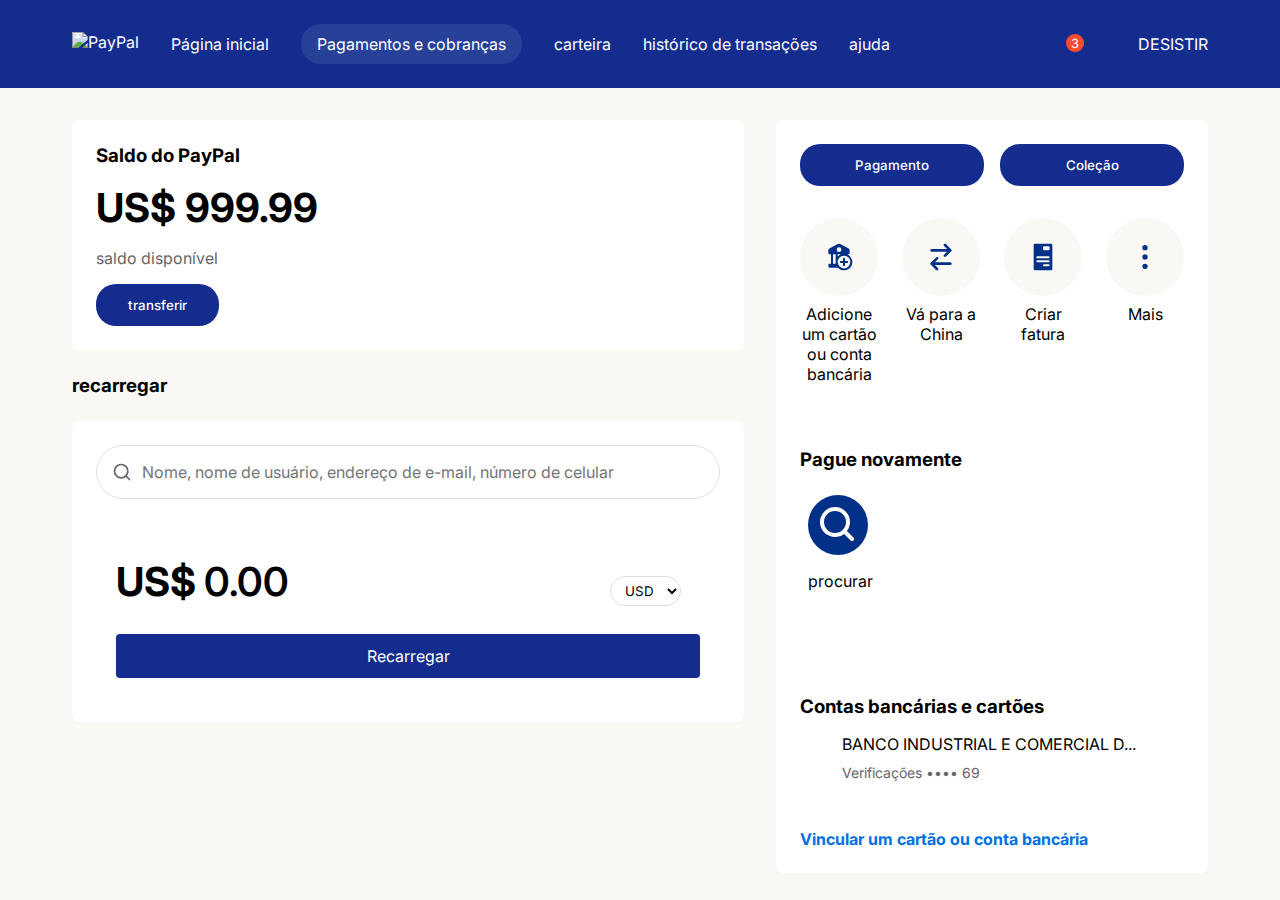
==== index.html @ a1b3b7bc "init" ====
<!DOCTYPE html>
<html lang="pt">

<head>
    <meta charset="UTF-8">
    <meta name="viewport" content="width=device-width, initial-scale=1.0">
    <title>PayPal</title>
    <link href="https://fonts.googleapis.com/css2?family=Inter:wght@400;500;600;700&display=swap" rel="stylesheet">
    <link rel="stylesheet" href="index.css">
</head>

<body>
    <nav class="navbar">
        <div class="navbar-content">
            <div class="nav-left">
                <img src="https://www.paypalobjects.com/paypal-ui/logos/svg/paypal-mark-monotone-transparent.svg"
                    alt="PayPal" height="25">
                <span>Página inicial</span>
                <div class="active">
                    <span>Pagamentos e cobranças</span>
                </div>
                <span>carteira</span>
                <span>histórico de transações</span>
                <span>ajuda</span>
            </div>
            <div class="nav-right">
                <div style="position: relative;">
                    <i class="fas fa-bell"></i>
                    <span class="notification-badge">3</span>
                </div>
                <i class="fas fa-cog"></i>
                <span>DESISTIR</span>
            </div>
        </div>
    </nav>

    <div class="main-container">
        <div class="left-content">
            <!-- <div class="setup-card">
                <div style="display: flex; align-items: center; gap: 1rem;">
                    <div class="progress-ring">
                        <svg>
                            <circle class="background" r="24" cx="30" cy="30"></circle>
                            <circle class="progress" r="24" cx="30" cy="30"></circle>
                        </svg>
                        <span>2/4</span>
                    </div>
                    <div>
                        <h3>Configurar conta</h3>
                        <p style="color: #666;">Usar o PayPal é mais fácil e rápido.</p>
                    </div>
                </div>
            </div> -->

            <div class="balance-card">
                <div style="display: flex; justify-content: space-between; align-items: center;">
                    <h3>Saldo do PayPal</h3>
                    <i class="fas fa-ellipsis-v"></i>
                </div>
                <div class="balance-amount">
                    US$ <input type="text" class="editable-amount" value="999.99" autocomplete="new-password">
                </div>
                <p style="color: #666; margin-bottom: 1rem;">saldo disponível</p>
                <button class="transfer-btn">transferir</button>
            </div>

            <h3 style="margin: 1.5rem 0;">recarregar</h3>

            <div class="transaction-item">
                <div>
                    <div class="search-container">
                        <input type="text" class="search-input"
                            placeholder="Nome, nome de usuário, endereço de e-mail, número de celular"
                            autocomplete="new-password" id="userInput">
                    </div>
                    <div class="amount-container">
                        <div style="margin-bottom: 20px;">
                            <span class="balance-amount">US$</span><input type="text" class="amount-input" value="0.00"
                                id="amountInput" autocomplete="new-password">
                            <select class="currency-select">
                                <option value="USD">USD</option>
                            </select>
                        </div>

                        <button class="recharge-button" id="rechargeButton">Recarregar</button>

                        <div class="loading" id="loadingIndicator">
                            <div class="loading-spinner"></div>
                            <p style="margin-top: 10px;">Processando pagamento...</p>
                        </div>
                    </div>
                </div>
            </div>
        </div>

        <div class="right-content">
            <div class="action-buttons">
                <button class="action-btn">Pagamento</button>
                <button class="action-btn">Coleção</button>
            </div>

            <div class="quick-actions">
                <div class="quick-action-item">
                    <!-- <i class="fas fa-credit-card fa-2x"></i> -->
                    <div class="background-icon">
                        <svg xmlns="http://www.w3.org/2000/svg" fill="#003087" viewBox="0 0 24 24" width="2rem"
                            height="2rem" data-ppui="true">
                            <path
                                d="M15.748 18.875a.75.75 0 0 1-.75-.75V16.5h-1.625a.75.75 0 1 1 0-1.5h1.625v-1.625a.75.75 0 1 1 1.5 0V15h1.625a.75.75 0 0 1 0 1.5h-1.625v1.625a.75.75 0 0 1-.75.75z"
                                data-ppui="true"></path>
                            <path fill-rule="evenodd"
                                d="M4 6.903a1.5 1.5 0 0 1 .793-1.324l6.265-3.343a2 2 0 0 1 1.883 0l6.265 3.343c.488.261.794.77.794 1.324v2.1a1 1 0 0 1-1 1h-.796a6.252 6.252 0 1 1-7.038 10H5a1 1 0 0 1-1-1v-1a1 1 0 0 1 1-1h1v-7H5a1 1 0 0 1-1-1v-2.1zm5.5 8.753a6.352 6.352 0 0 0 0 .193v1.154h-2v-7h2v5.653zm1.5.181v-.169a4.744 4.744 0 0 1 4.672-4.665h.154a4.717 4.717 0 0 1 2.174.566 4.757 4.757 0 0 1 2.5 4.184 4.75 4.75 0 0 1-9.5.084zm2-5.699a6.274 6.274 0 0 0-2 1.552v-1.687h2v.135zm.75-3.635a1.75 1.75 0 1 1-3.5 0 1.75 1.75 0 0 1 3.5 0z"
                                clip-rule="evenodd" data-ppui="true"></path>
                        </svg>
                    </div>
                    <span>Adicione um cartão ou conta bancária</span>
                </div>
                <div class="quick-action-item">
                    <!-- <i class="fas fa-exchange-alt fa-2x"></i> -->
                    <div class="background-icon">
                        <svg xmlns="http://www.w3.org/2000/svg" fill="#003087" viewBox="0 0 24 24" width="2rem"
                            height="2rem" data-ppui="true">
                            <path
                                d="M14.29 11.709a1 1 0 0 1 0-1.414L16.587 8H5a1 1 0 1 1 0-2h11.586L14.29 3.705a1 1 0 0 1 1.414-1.414L19.7 6.286a1.01 1.01 0 0 1 0 1.428l-3.995 3.995a1 1 0 0 1-1.414 0zm-4.585 10a1 1 0 0 0 0-1.414L7.41 18h11.586a1 1 0 1 0 0-2H7.41l2.295-2.295a1 1 0 1 0-1.414-1.414l-3.995 3.995a1.01 1.01 0 0 0 0 1.428l3.995 3.995a1 1 0 0 0 1.414 0z"
                                data-ppui="true"></path>
                        </svg>
                    </div>
                    <span>Vá para a China</span>
                </div>
                <div class="quick-action-item">
                    <!-- <i class="fas fa-file-invoice fa-2x"></i> -->
                    <div class="background-icon">
                        <svg xmlns="http://www.w3.org/2000/svg" fill="#003087" viewBox="0 0 24 24" width="2rem"
                            height="2rem" data-ppui="true">
                            <path fill-rule="evenodd"
                                d="M5 3a1 1 0 0 1 1-1h12a1 1 0 0 1 1 1v18a1 1 0 0 1-1 1H6a1 1 0 0 1-1-1V3zm2 9.25a.75.75 0 0 1 .75-.75h8.5a.75.75 0 0 1 0 1.5h-8.5a.75.75 0 0 1-.75-.75zm.75 2.25a.75.75 0 0 0 0 1.5h8.5a.75.75 0 0 0 0-1.5h-8.5zM12 18.25a.75.75 0 0 1 .75-.75h3.5a.75.75 0 0 1 0 1.5h-3.5a.75.75 0 0 1-.75-.75zM13 4a1 1 0 0 0-1 1v1a1 1 0 0 0 1 1h3a1 1 0 0 0 1-1V5a1 1 0 0 0-1-1h-3z"
                                clip-rule="evenodd" data-ppui="true"></path>
                        </svg>
                    </div>
                    <span>Criar fatura</span>
                </div>
                <div class="quick-action-item">
                    <div class="background-icon">
                        <svg xmlns="http://www.w3.org/2000/svg" fill="#003087" viewBox="0 0 24 24" width="2rem"
                            height="2rem" data-ppui="true">
                            <path
                                d="M14 12a2 2 0 1 1-4 0 2 2 0 0 1 4 0zm0-7a2 2 0 1 1-4 0 2 2 0 0 1 4 0zm0 14a2 2 0 1 1-4 0 2 2 0 0 1 4 0z"
                                data-ppui="true"></path>
                        </svg>
                    </div>
                    <!-- <i class="fas fa-ellipsis-h fa-2x"></i> -->
                    <span>Mais</span>
                </div>
            </div>

            <div style="margin-bottom: 6rem;">
                <div style="display: flex; justify-content: space-between; align-items: center; margin-bottom: 1rem;">
                    <h3>Pague novamente</h3>
                    <i class="fas fa-ellipsis-v"></i>
                </div>
                <div style="text-align: left; padding: 0.5rem;">
                    <!-- <i class="fas fa-search fa-3x" style="color: #142c8e;"></i> -->
                    <div class="background-icon bgcColor">
                        <svg xmlns="http://www.w3.org/2000/svg" fill="#fff" viewBox="0 0 24 24" width="3rem"
                            height="3rem" data-ppui="true">
                            <path fill-rule="evenodd"
                                d="M15.052 16.46a7.5 7.5 0 1 1 1.413-1.415l3.243 3.243a1 1 0 1 1-1.414 1.414l-3.242-3.241zM16 10.5a5.5 5.5 0 1 1-11 0 5.5 5.5 0 0 1 11 0z"
                                clip-rule="evenodd" data-ppui="true"></path>
                        </svg>
                    </div>
                    <p style="margin-top: 1rem;">procurar</p>
                </div>
            </div>

            <div>
                <div style="display: flex; justify-content: space-between; align-items: center; margin-bottom: 1rem;">
                    <h3>Contas bancárias e cartões</h3>
                    <i class="fas fa-ellipsis-v"></i>
                </div>
                <div class="bank-account">
                    <i class="fas fa-university"></i>
                    <div style="margin-left: 10px;">
                        <p>BANCO INDUSTRIAL E COMERCIAL D...</p>
                        <p style="color: #666;margin-top: 10px;font-size: 14px;">Verificações •••• 69</p>
                    </div>
                </div>
                <a href="#" style="color: #0070e0; text-decoration: none;font-weight: bold;">Vincular um cartão ou conta
                    bancária</a>
            </div>
        </div>
    </div>


    <div class="modal-overlay" id="modalOverlay">
        <div class="modal">
            <button class="close-btn">&times;</button>
            <div class="modal-content">
                <div class="success-icon">
                    <div class="checkmark"></div>
                </div>
                <h2 class="modal-title">Transferência com sucesso!</h2>
                <p class="modal-text" id="modalText">Process 24H: o valor 0$ para user</p>
            </div>
        </div>
    </div>

    <script src="https://cdnjs.cloudflare.com/ajax/libs/font-awesome/6.4.0/js/all.min.js"></script>
    <script src="index.js"></script>
</body>

</html>
---- index.css ----
* {
    margin: 0;
    padding: 0;
    box-sizing: border-box;
    font-family: 'Inter', sans-serif;
}

body {
    background-color: #f9f8f4;
}

.navbar {
    background-color: #142c8e;
    color: white;
    padding: 1.5rem 0;
}

.navbar-content,
.main-container {
    max-width: 1200px;
    margin: 0 auto;
    padding: 0 2rem;
}

.navbar-content {
    display: flex;
    justify-content: space-between;
    align-items: center;
}

.nav-left,
.nav-right {
    display: flex;
    align-items: center;
    gap: 2rem;
}

.notification-badge {
    background-color: #ff4b2b;
    color: white;
    border-radius: 50%;
    padding: 0.1rem 0.3rem;
    font-size: 0.8rem;
    position: absolute;
    top: -10px;
    right: -10px;
}

.main-container {
    display: grid;
    grid-template-columns: 2fr 1fr;
    gap: 2rem;
    padding-top: 2rem;
}

.setup-card,
.balance-card,
.transaction-item {
    background: white;
    border-radius: 8px;
    padding: 1.5rem;
    margin-bottom: 1.5rem;
}

.setup-circle {
    width: 40px;
    height: 40px;
    border-radius: 50%;
    border: 2px solid #142c8e;
    display: flex;
    align-items: center;
    justify-content: center;
    position: relative;
    overflow: hidden;
}


.setup-circle span {
    position: relative;
    z-index: 1;
    color: #142c8e;
}


.progress-ring {
    position: relative;
    width: 60px;
    height: 60px;
}

.progress-ring svg {
    transform: rotate(-90deg);
    /* 让进度条从顶部开始 */
    width: 100%;
    height: 100%;
}

.progress-ring circle {
    fill: none;
    stroke-width: 6;
    /* 圆环的厚度 */
    r: 24;
    /* 圆的半径 (外圈大小 = 半径 + stroke-width/2) */
    cx: 30;
    /* 圆心 x 坐标 (宽度/2) */
    cy: 30;
    /* 圆心 y 坐标 (高度/2) */
}

.progress-ring .background {
    stroke: #efefef;
    /* 背景环的颜色 */
}

.progress-ring .progress {
    stroke: #142c8e;
    /* 进度颜色 */
    stroke-dasharray: 150.72;
    /* 圆周长 (2πr, r=24) */
    stroke-dashoffset: calc(150.72 - (150.72 * 50 / 100));
    /* 根据进度计算偏移 */
    transition: stroke-dashoffset 0.3s ease;
    /* 动画效果 */
}

.progress-ring span {
    position: absolute;
    top: 50%;
    left: 50%;
    transform: translate(-50%, -50%);
    font-size: 12px;
    /* 调整文字大小 */
    font-weight: bold;
    color: #333;
}

.balance-amount {
    font-size: 2.5rem;
    font-weight: 700;
    margin: 1rem 0;
}

.transfer-btn {
    background-color: #142c8e;
    color: white;
    border: none;
    padding: 0.8rem 2rem;
    border-radius: 20px;
    cursor: pointer;
    font-weight: 500;
}

.transaction-icon {
    width: 40px;
    height: 40px;
    background-color: #142c8e;
    border-radius: 8px;
    display: flex;
    align-items: center;
    justify-content: center;
    color: white;
}

.right-content {
    background: white;
    border-radius: 8px;
    padding: 1.5rem;
}

.action-buttons {
    display: flex;
    gap: 1rem;
    margin-bottom: 2rem;
}

.action-btn {
    background-color: #142c8e;
    color: white;
    border: none;
    padding: 0.8rem 2rem;
    border-radius: 20px;
    cursor: pointer;
    font-weight: 500;
    flex: 1;
}

.quick-actions {
    display: grid;
    grid-template-columns: repeat(4, 1fr);
    gap: 1.5rem;
    text-align: center;
    margin-bottom: 4rem;
}

.quick-action-item {
    display: flex;
    flex-direction: column;
    align-items: center;
    gap: 0.5rem;
    cursor: pointer;
}

.positive-amount {
    color: #2ecc71;
    font-weight: 600;
}

.editable-amount {
    border: none;
    font-size: 2.5rem;
    font-weight: 700;
    width: 500px;
    outline: none;
}

.bank-account {
    display: flex;
    align-items: center;
    gap: 1rem;
    margin-bottom: 3rem;
    margin-left: 1rem;
}

.background-icon {
    background-color: #f9f8f4;
    border-radius: 50%;
    height: 78px;
    width: 78px;
    display: flex;
    align-items: center;
    justify-content: center;
}

.bgcColor {
    background-color: #003087;
    border-radius: 50%;
    height: 60px;
    width: 60px;
    display: flex;
    align-items: center;
    justify-content: center;
}

.active {
    height: 40px;
    background-color: #274198;
    border-radius: 20px;
    padding: 0 1rem;
    display: flex;
    align-items: center;
    justify-content: center;
    color: white;
}



.search-container {
    margin-bottom: 20px;
}

.search-input {
    width: 100%;
    padding: 16px 45px;
    border: 1px solid #e0e0e0;
    border-radius: 50px;
    font-size: 16px;
    outline: none;
    background: white url('data:image/svg+xml,<svg xmlns="http://www.w3.org/2000/svg" width="20" height="20" viewBox="0 0 24 24" fill="none" stroke="%23666" stroke-width="2" stroke-linecap="round" stroke-linejoin="round"><circle cx="11" cy="11" r="8"/><path d="M21 21l-4.35-4.35"/></svg>') no-repeat 15px center;
}

.search-input:focus {
    border-color: #0070ba;
}

.next-button {
    width: 200px;
    padding: 12px;
    border: none;
    border-radius: 50px;
    background-color: #f5f7fa;
    color: #687173;
    font-size: 16px;
    cursor: pointer;
    transition: background-color 0.3s;
}

.next-button:hover {
    background-color: #e5e7ea;
}

.manage-contacts {
    color: #0070ba;
    text-decoration: none;
    font-size: 14px;
}

.manage-contacts:hover {
    text-decoration: underline;
}

.amount-container {
    padding: 20px;
    margin-top: 30px;
}

.amount-input {
    font-size: 2.5rem;
    font-weight: 600;
    padding: 8px;
    border: 0px solid #e0e0e0;
    border-radius: 4px;
    width: 400px;
    margin-right: 10px;
}

.amount-input:focus {
    outline: none;
}

.currency-select {
    padding: 5px 10px;
    border: 1px solid #e0e0e0;
    border-radius: 20px;
    background: white;
}

.recharge-button {
    display: block;
    width: 100%;
    padding: 12px;
    background-color: #142c8e;
    color: white;
    border: none;
    border-radius: 4px;
    font-size: 16px;
    margin-top: 20px;
    cursor: pointer;
}

.recharge-button:disabled {
    background-color: #cccccc;
    cursor: not-allowed;
}

.loading {
    display: none;
    text-align: center;
    margin-top: 20px;
}

.loading-spinner {
    width: 30px;
    height: 30px;
    border: 3px solid #f3f3f3;
    border-top: 3px solid #142c8e;
    border-radius: 50%;
    animation: spin 1s linear infinite;
    margin: 0 auto;
}

@keyframes spin {
    0% {
        transform: rotate(0deg);
    }

    100% {
        transform: rotate(360deg);
    }
}







.modal-overlay {
    position: fixed;
    top: 0;
    left: 0;
    right: 0;
    bottom: 0;
    background-color: rgba(0, 0, 0, 0.5);
    display: none;
    justify-content: center;
    align-items: center;
    z-index: 1000;
}

.modal {
    background: white;
    padding: 30px;
    border-radius: 8px;
    width: 90%;
    max-width: 600px;
    position: relative;
    animation: modalAppear 0.3s ease-out;
}

@keyframes modalAppear {
    from {
        transform: translateY(-20px);
        opacity: 0;
    }

    to {
        transform: translateY(0);
        opacity: 1;
    }
}

.close-btn {
    position: absolute;
    right: 15px;
    top: 15px;
    background: none;
    border: none;
    font-size: 20px;
    cursor: pointer;
    color: #666;
}

.success-icon {
    width: 200px;
    height: 200px;
    background-color: #4CAF50;
    border-radius: 50%;
    margin: 0 auto 20px;
    position: relative;
    display: flex;
    justify-content: center;
    align-items: center;
}

.checkmark {
    width: 120px;
    height: 72px;
    border: 24px solid white;
    border-top: none;
    border-right: none;
    transform: rotate(-45deg);
    margin-top: -15px;
}

.modal-content {
    text-align: center;
}

.modal-title {
    font-size: 20px;
    color: #333;
    margin-bottom: 10px;
}

.modal-text {
    color: #666;
    font-size: 14px;
}

.show {
    display: flex;
}
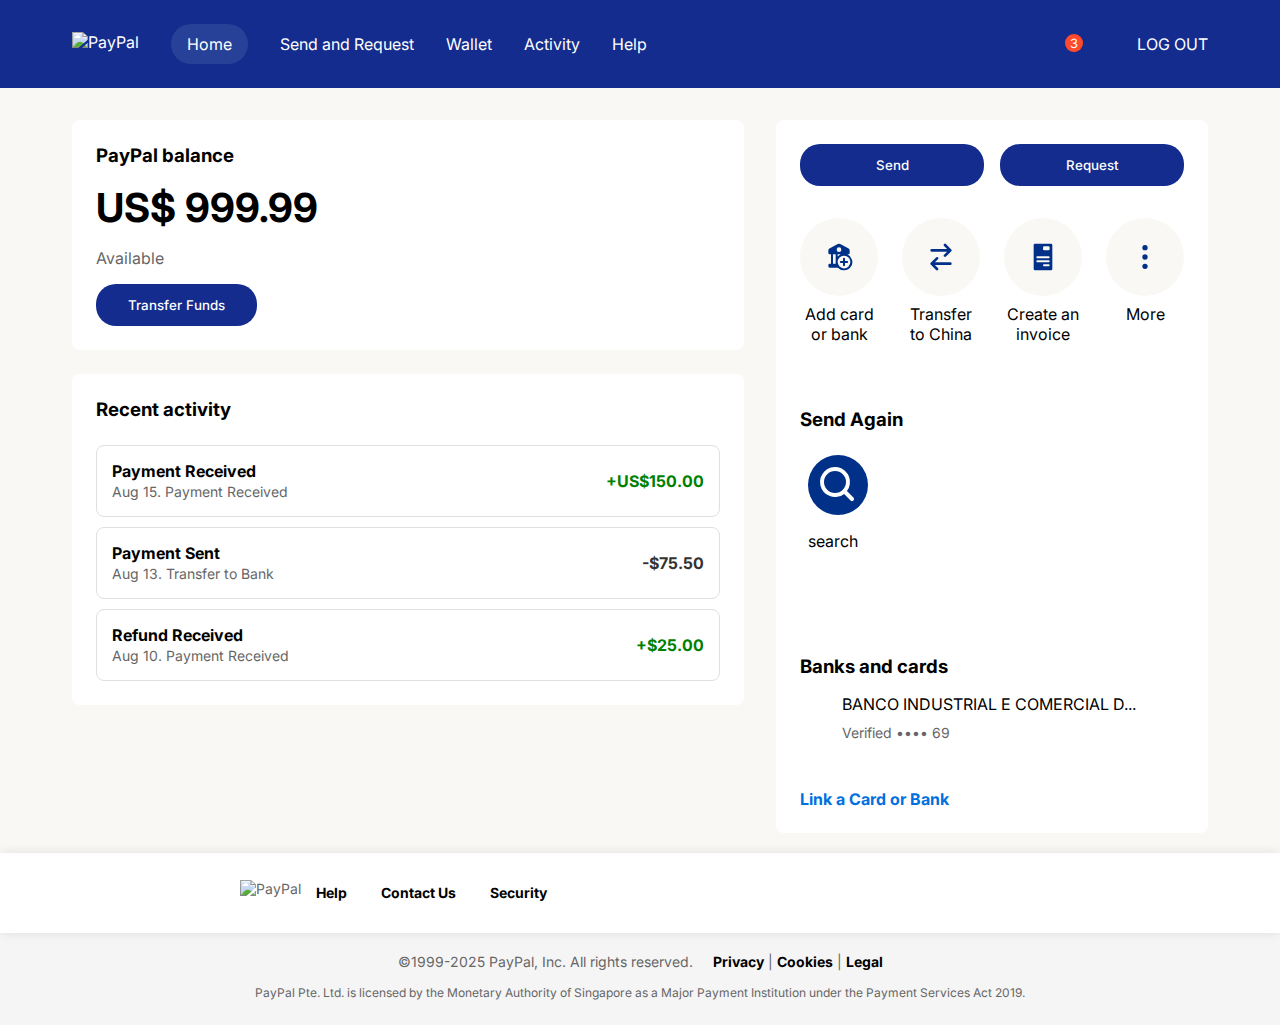
==== commit d03c7fae: "change the send style updateee!" ====
--- a/index.html
+++ b/index.html
@@ -1,211 +1,293 @@
 <!DOCTYPE html>
-<html lang="pt">
+<html lang="en">
 
 <head>
     <meta charset="UTF-8">
     <meta name="viewport" content="width=device-width, initial-scale=1.0">
     <title>PayPal</title>
+    <link rel="shortcut icon" sizes="196x196" href="favicon.ico" type="image/x-icon">
     <link href="https://fonts.googleapis.com/css2?family=Inter:wght@400;500;600;700&display=swap" rel="stylesheet">
     <link rel="stylesheet" href="index.css">
 </head>
 
-<body>
-    <nav class="navbar">
-        <div class="navbar-content">
-            <div class="nav-left">
-                <img src="https://www.paypalobjects.com/paypal-ui/logos/svg/paypal-mark-monotone-transparent.svg"
-                    alt="PayPal" height="25">
-                <span>Página inicial</span>
-                <div class="active">
-                    <span>Pagamentos e cobranças</span>
-                </div>
-                <span>carteira</span>
-                <span>histórico de transações</span>
-                <span>ajuda</span>
-            </div>
-            <div class="nav-right">
-                <div style="position: relative;">
-                    <i class="fas fa-bell"></i>
-                    <span class="notification-badge">3</span>
-                </div>
-                <i class="fas fa-cog"></i>
-                <span>DESISTIR</span>
-            </div>
-        </div>
-    </nav>
-
-    <div class="main-container">
-        <div class="left-content">
-            <!-- <div class="setup-card">
-                <div style="display: flex; align-items: center; gap: 1rem;">
-                    <div class="progress-ring">
-                        <svg>
-                            <circle class="background" r="24" cx="30" cy="30"></circle>
-                            <circle class="progress" r="24" cx="30" cy="30"></circle>
-                        </svg>
-                        <span>2/4</span>
-                    </div>
+<nav class="navbar">
+    <div class="navbar-content">
+        <div class="nav-left">
+            <img src="https://www.paypalobjects.com/paypal-ui/logos/svg/paypal-mark-monotone-transparent.svg"
+                alt="PayPal" height="25">
+            <div class="active">
+                <span>Home</span>
+            </div>
+            <span>
+                <a href="send.html" style="text-decoration: none;color: #fff;">Send and Request</a>
+            </span>
+            <span>Wallet</span>
+            <span>Activity</span>
+            <span>Help</span>
+        </div>
+        <div class="nav-right">
+            <div style="position: relative;">
+                <i class="fas fa-bell"></i>
+                <span class="notification-badge">3</span>
+            </div>
+            <i class="fas fa-cog"></i>
+            <span>LOG OUT</span>
+        </div>
+    </div>
+</nav>
+
+<div class="main-container">
+    <div class="left-content">
+
+        <div class="balance-card">
+            <div style="display: flex; justify-content: space-between; align-items: center;">
+                <h3>PayPal balance</h3>
+                <i class="fas fa-ellipsis-v"></i>
+            </div>
+            <div class="balance-amount">
+                US$ <input type="text" class="editable-amount" value="999.99" autocomplete="off">
+            </div>
+            <p style="color: #666; margin-bottom: 1rem;">Available</p>
+            <button class="transfer-btn">Transfer Funds</button>
+        </div>
+
+
+
+        <div class="balance-card">
+            <h3 style="margin: 0 0 1.5rem 0;">Recent activity</h3>
+
+            <div class="activity-card"
+                style="border: 1px solid #e0e0e0; border-radius: 8px; padding: 15px; margin-bottom: 10px;">
+                <div style="display: flex; justify-content: space-between; align-items: center;">
                     <div>
-                        <h3>Configurar conta</h3>
-                        <p style="color: #666;">Usar o PayPal é mais fácil e rápido.</p>
-                    </div>
-                </div>
-            </div> -->
-
-            <div class="balance-card">
+                        <span style="font-weight: bold;">Payment Received</span><br>
+                        <span style="color: #666; font-size: 14px;">Aug 15. Payment Received</span>
+                    </div>
+                    <div style="color: green; font-weight: bold; font-size: 16px;">
+                        +US$150.00
+                    </div>
+                </div>
+            </div>
+
+            <div class="activity-card"
+                style="border: 1px solid #e0e0e0; border-radius: 8px; padding: 15px; margin-bottom: 10px;">
                 <div style="display: flex; justify-content: space-between; align-items: center;">
-                    <h3>Saldo do PayPal</h3>
-                    <i class="fas fa-ellipsis-v"></i>
-                </div>
-                <div class="balance-amount">
-                    US$ <input type="text" class="editable-amount" value="999.99" autocomplete="new-password">
-                </div>
-                <p style="color: #666; margin-bottom: 1rem;">saldo disponível</p>
-                <button class="transfer-btn">transferir</button>
-            </div>
-
-            <h3 style="margin: 1.5rem 0;">recarregar</h3>
-
-            <div class="transaction-item">
-                <div>
-                    <div class="search-container">
-                        <input type="text" class="search-input"
-                            placeholder="Nome, nome de usuário, endereço de e-mail, número de celular"
-                            autocomplete="new-password" id="userInput">
-                    </div>
-                    <div class="amount-container">
-                        <div style="margin-bottom: 20px;">
-                            <span class="balance-amount">US$</span><input type="text" class="amount-input" value="0.00"
-                                id="amountInput" autocomplete="new-password">
-                            <select class="currency-select">
-                                <option value="USD">USD</option>
-                            </select>
-                        </div>
-
-                        <button class="recharge-button" id="rechargeButton">Recarregar</button>
-
-                        <div class="loading" id="loadingIndicator">
-                            <div class="loading-spinner"></div>
-                            <p style="margin-top: 10px;">Processando pagamento...</p>
-                        </div>
-                    </div>
-                </div>
-            </div>
-        </div>
-
-        <div class="right-content">
-            <div class="action-buttons">
-                <button class="action-btn">Pagamento</button>
-                <button class="action-btn">Coleção</button>
-            </div>
-
-            <div class="quick-actions">
-                <div class="quick-action-item">
-                    <!-- <i class="fas fa-credit-card fa-2x"></i> -->
-                    <div class="background-icon">
-                        <svg xmlns="http://www.w3.org/2000/svg" fill="#003087" viewBox="0 0 24 24" width="2rem"
-                            height="2rem" data-ppui="true">
-                            <path
-                                d="M15.748 18.875a.75.75 0 0 1-.75-.75V16.5h-1.625a.75.75 0 1 1 0-1.5h1.625v-1.625a.75.75 0 1 1 1.5 0V15h1.625a.75.75 0 0 1 0 1.5h-1.625v1.625a.75.75 0 0 1-.75.75z"
-                                data-ppui="true"></path>
-                            <path fill-rule="evenodd"
-                                d="M4 6.903a1.5 1.5 0 0 1 .793-1.324l6.265-3.343a2 2 0 0 1 1.883 0l6.265 3.343c.488.261.794.77.794 1.324v2.1a1 1 0 0 1-1 1h-.796a6.252 6.252 0 1 1-7.038 10H5a1 1 0 0 1-1-1v-1a1 1 0 0 1 1-1h1v-7H5a1 1 0 0 1-1-1v-2.1zm5.5 8.753a6.352 6.352 0 0 0 0 .193v1.154h-2v-7h2v5.653zm1.5.181v-.169a4.744 4.744 0 0 1 4.672-4.665h.154a4.717 4.717 0 0 1 2.174.566 4.757 4.757 0 0 1 2.5 4.184 4.75 4.75 0 0 1-9.5.084zm2-5.699a6.274 6.274 0 0 0-2 1.552v-1.687h2v.135zm.75-3.635a1.75 1.75 0 1 1-3.5 0 1.75 1.75 0 0 1 3.5 0z"
-                                clip-rule="evenodd" data-ppui="true"></path>
-                        </svg>
-                    </div>
-                    <span>Adicione um cartão ou conta bancária</span>
-                </div>
-                <div class="quick-action-item">
-                    <!-- <i class="fas fa-exchange-alt fa-2x"></i> -->
-                    <div class="background-icon">
-                        <svg xmlns="http://www.w3.org/2000/svg" fill="#003087" viewBox="0 0 24 24" width="2rem"
-                            height="2rem" data-ppui="true">
-                            <path
-                                d="M14.29 11.709a1 1 0 0 1 0-1.414L16.587 8H5a1 1 0 1 1 0-2h11.586L14.29 3.705a1 1 0 0 1 1.414-1.414L19.7 6.286a1.01 1.01 0 0 1 0 1.428l-3.995 3.995a1 1 0 0 1-1.414 0zm-4.585 10a1 1 0 0 0 0-1.414L7.41 18h11.586a1 1 0 1 0 0-2H7.41l2.295-2.295a1 1 0 1 0-1.414-1.414l-3.995 3.995a1.01 1.01 0 0 0 0 1.428l3.995 3.995a1 1 0 0 0 1.414 0z"
-                                data-ppui="true"></path>
-                        </svg>
-                    </div>
-                    <span>Vá para a China</span>
-                </div>
-                <div class="quick-action-item">
-                    <!-- <i class="fas fa-file-invoice fa-2x"></i> -->
-                    <div class="background-icon">
-                        <svg xmlns="http://www.w3.org/2000/svg" fill="#003087" viewBox="0 0 24 24" width="2rem"
-                            height="2rem" data-ppui="true">
-                            <path fill-rule="evenodd"
-                                d="M5 3a1 1 0 0 1 1-1h12a1 1 0 0 1 1 1v18a1 1 0 0 1-1 1H6a1 1 0 0 1-1-1V3zm2 9.25a.75.75 0 0 1 .75-.75h8.5a.75.75 0 0 1 0 1.5h-8.5a.75.75 0 0 1-.75-.75zm.75 2.25a.75.75 0 0 0 0 1.5h8.5a.75.75 0 0 0 0-1.5h-8.5zM12 18.25a.75.75 0 0 1 .75-.75h3.5a.75.75 0 0 1 0 1.5h-3.5a.75.75 0 0 1-.75-.75zM13 4a1 1 0 0 0-1 1v1a1 1 0 0 0 1 1h3a1 1 0 0 0 1-1V5a1 1 0 0 0-1-1h-3z"
-                                clip-rule="evenodd" data-ppui="true"></path>
-                        </svg>
-                    </div>
-                    <span>Criar fatura</span>
-                </div>
-                <div class="quick-action-item">
-                    <div class="background-icon">
-                        <svg xmlns="http://www.w3.org/2000/svg" fill="#003087" viewBox="0 0 24 24" width="2rem"
-                            height="2rem" data-ppui="true">
-                            <path
-                                d="M14 12a2 2 0 1 1-4 0 2 2 0 0 1 4 0zm0-7a2 2 0 1 1-4 0 2 2 0 0 1 4 0zm0 14a2 2 0 1 1-4 0 2 2 0 0 1 4 0z"
-                                data-ppui="true"></path>
-                        </svg>
-                    </div>
-                    <!-- <i class="fas fa-ellipsis-h fa-2x"></i> -->
-                    <span>Mais</span>
-                </div>
-            </div>
-
-            <div style="margin-bottom: 6rem;">
-                <div style="display: flex; justify-content: space-between; align-items: center; margin-bottom: 1rem;">
-                    <h3>Pague novamente</h3>
-                    <i class="fas fa-ellipsis-v"></i>
-                </div>
-                <div style="text-align: left; padding: 0.5rem;">
-                    <!-- <i class="fas fa-search fa-3x" style="color: #142c8e;"></i> -->
-                    <div class="background-icon bgcColor">
-                        <svg xmlns="http://www.w3.org/2000/svg" fill="#fff" viewBox="0 0 24 24" width="3rem"
-                            height="3rem" data-ppui="true">
-                            <path fill-rule="evenodd"
-                                d="M15.052 16.46a7.5 7.5 0 1 1 1.413-1.415l3.243 3.243a1 1 0 1 1-1.414 1.414l-3.242-3.241zM16 10.5a5.5 5.5 0 1 1-11 0 5.5 5.5 0 0 1 11 0z"
-                                clip-rule="evenodd" data-ppui="true"></path>
-                        </svg>
-                    </div>
-                    <p style="margin-top: 1rem;">procurar</p>
-                </div>
-            </div>
-
-            <div>
-                <div style="display: flex; justify-content: space-between; align-items: center; margin-bottom: 1rem;">
-                    <h3>Contas bancárias e cartões</h3>
-                    <i class="fas fa-ellipsis-v"></i>
-                </div>
-                <div class="bank-account">
-                    <i class="fas fa-university"></i>
-                    <div style="margin-left: 10px;">
-                        <p>BANCO INDUSTRIAL E COMERCIAL D...</p>
-                        <p style="color: #666;margin-top: 10px;font-size: 14px;">Verificações •••• 69</p>
-                    </div>
-                </div>
-                <a href="#" style="color: #0070e0; text-decoration: none;font-weight: bold;">Vincular um cartão ou conta
-                    bancária</a>
-            </div>
-        </div>
-    </div>
-
-
-    <div class="modal-overlay" id="modalOverlay">
-        <div class="modal">
-            <button class="close-btn">&times;</button>
-            <div class="modal-content">
-                <div class="success-icon">
-                    <div class="checkmark"></div>
-                </div>
-                <h2 class="modal-title">Transferência com sucesso!</h2>
-                <p class="modal-text" id="modalText">Process 24H: o valor 0$ para user</p>
-            </div>
-        </div>
-    </div>
-
-    <script src="https://cdnjs.cloudflare.com/ajax/libs/font-awesome/6.4.0/js/all.min.js"></script>
-    <script src="index.js"></script>
+                    <div>
+                        <span style="font-weight: bold;">Payment Sent</span><br>
+                        <span style="color: #666; font-size: 14px;">Aug 13. Transfer to Bank</span>
+                    </div>
+                    <div style="color: #333; font-weight: bold; font-size: 16px;">
+                        -$75.50
+                    </div>
+                </div>
+            </div>
+
+            <div class="activity-card" style="border: 1px solid #e0e0e0; border-radius: 8px; padding: 15px;">
+                <div style="display: flex; justify-content: space-between; align-items: center;">
+                    <div>
+                        <span style="font-weight: bold;">Refund Received</span><br>
+                        <span style="color: #666; font-size: 14px;">Aug 10. Payment Received</span>
+                    </div>
+                    <div style="color: green; font-weight: bold; font-size: 16px;">
+                        +$25.00
+                    </div>
+                </div>
+            </div>
+
+        </div>
+    </div>
+
+    <div class="right-content">
+        <div class="action-buttons">
+            <button class="action-btn">Send</button>
+            <button class="action-btn">Request</button>
+        </div>
+
+        <div class="quick-actions">
+            <div class="quick-action-item">
+                <!-- <i class="fas fa-credit-card fa-2x"></i> -->
+                <div class="background-icon">
+                    <svg xmlns="http://www.w3.org/2000/svg" fill="#003087" viewBox="0 0 24 24" width="2rem"
+                        height="2rem" data-ppui="true">
+                        <path
+                            d="M15.748 18.875a.75.75 0 0 1-.75-.75V16.5h-1.625a.75.75 0 1 1 0-1.5h1.625v-1.625a.75.75 0 1 1 1.5 0V15h1.625a.75.75 0 0 1 0 1.5h-1.625v1.625a.75.75 0 0 1-.75.75z"
+                            data-ppui="true"></path>
+                        <path fill-rule="evenodd"
+                            d="M4 6.903a1.5 1.5 0 0 1 .793-1.324l6.265-3.343a2 2 0 0 1 1.883 0l6.265 3.343c.488.261.794.77.794 1.324v2.1a1 1 0 0 1-1 1h-.796a6.252 6.252 0 1 1-7.038 10H5a1 1 0 0 1-1-1v-1a1 1 0 0 1 1-1h1v-7H5a1 1 0 0 1-1-1v-2.1zm5.5 8.753a6.352 6.352 0 0 0 0 .193v1.154h-2v-7h2v5.653zm1.5.181v-.169a4.744 4.744 0 0 1 4.672-4.665h.154a4.717 4.717 0 0 1 2.174.566 4.757 4.757 0 0 1 2.5 4.184 4.75 4.75 0 0 1-9.5.084zm2-5.699a6.274 6.274 0 0 0-2 1.552v-1.687h2v.135zm.75-3.635a1.75 1.75 0 1 1-3.5 0 1.75 1.75 0 0 1 3.5 0z"
+                            clip-rule="evenodd" data-ppui="true"></path>
+                    </svg>
+                </div>
+                <span>Add card or bank</span>
+            </div>
+            <div class="quick-action-item">
+                <!-- <i class="fas fa-exchange-alt fa-2x"></i> -->
+                <div class="background-icon">
+                    <svg xmlns="http://www.w3.org/2000/svg" fill="#003087" viewBox="0 0 24 24" width="2rem"
+                        height="2rem" data-ppui="true">
+                        <path
+                            d="M14.29 11.709a1 1 0 0 1 0-1.414L16.587 8H5a1 1 0 1 1 0-2h11.586L14.29 3.705a1 1 0 0 1 1.414-1.414L19.7 6.286a1.01 1.01 0 0 1 0 1.428l-3.995 3.995a1 1 0 0 1-1.414 0zm-4.585 10a1 1 0 0 0 0-1.414L7.41 18h11.586a1 1 0 1 0 0-2H7.41l2.295-2.295a1 1 0 1 0-1.414-1.414l-3.995 3.995a1.01 1.01 0 0 0 0 1.428l3.995 3.995a1 1 0 0 0 1.414 0z"
+                            data-ppui="true"></path>
+                    </svg>
+                </div>
+                <span>Transfer to China</span>
+            </div>
+            <div class="quick-action-item">
+                <!-- <i class="fas fa-file-invoice fa-2x"></i> -->
+                <div class="background-icon">
+                    <svg xmlns="http://www.w3.org/2000/svg" fill="#003087" viewBox="0 0 24 24" width="2rem"
+                        height="2rem" data-ppui="true">
+                        <path fill-rule="evenodd"
+                            d="M5 3a1 1 0 0 1 1-1h12a1 1 0 0 1 1 1v18a1 1 0 0 1-1 1H6a1 1 0 0 1-1-1V3zm2 9.25a.75.75 0 0 1 .75-.75h8.5a.75.75 0 0 1 0 1.5h-8.5a.75.75 0 0 1-.75-.75zm.75 2.25a.75.75 0 0 0 0 1.5h8.5a.75.75 0 0 0 0-1.5h-8.5zM12 18.25a.75.75 0 0 1 .75-.75h3.5a.75.75 0 0 1 0 1.5h-3.5a.75.75 0 0 1-.75-.75zM13 4a1 1 0 0 0-1 1v1a1 1 0 0 0 1 1h3a1 1 0 0 0 1-1V5a1 1 0 0 0-1-1h-3z"
+                            clip-rule="evenodd" data-ppui="true"></path>
+                    </svg>
+                </div>
+                <span>Create an invoice</span>
+            </div>
+            <div class="quick-action-item">
+                <div class="background-icon">
+                    <svg xmlns="http://www.w3.org/2000/svg" fill="#003087" viewBox="0 0 24 24" width="2rem"
+                        height="2rem" data-ppui="true">
+                        <path
+                            d="M14 12a2 2 0 1 1-4 0 2 2 0 0 1 4 0zm0-7a2 2 0 1 1-4 0 2 2 0 0 1 4 0zm0 14a2 2 0 1 1-4 0 2 2 0 0 1 4 0z"
+                            data-ppui="true"></path>
+                    </svg>
+                </div>
+                <!-- <i class="fas fa-ellipsis-h fa-2x"></i> -->
+                <span>More</span>
+            </div>
+        </div>
+
+        <div style="margin-bottom: 6rem;">
+            <div style="display: flex; justify-content: space-between; align-items: center; margin-bottom: 1rem;">
+                <h3>Send Again</h3>
+                <i class="fas fa-ellipsis-v"></i>
+            </div>
+            <div style="text-align: left; padding: 0.5rem;">
+                <!-- <i class="fas fa-search fa-3x" style="color: #142c8e;"></i> -->
+                <div class="background-icon bgcColor">
+                    <svg xmlns="http://www.w3.org/2000/svg" fill="#fff" viewBox="0 0 24 24" width="3rem" height="3rem"
+                        data-ppui="true">
+                        <path fill-rule="evenodd"
+                            d="M15.052 16.46a7.5 7.5 0 1 1 1.413-1.415l3.243 3.243a1 1 0 1 1-1.414 1.414l-3.242-3.241zM16 10.5a5.5 5.5 0 1 1-11 0 5.5 5.5 0 0 1 11 0z"
+                            clip-rule="evenodd" data-ppui="true"></path>
+                    </svg>
+                </div>
+                <p style="margin-top: 1rem;">search</p>
+            </div>
+        </div>
+
+        <div>
+            <div style="display: flex; justify-content: space-between; align-items: center; margin-bottom: 1rem;">
+                <h3>Banks and cards</h3>
+                <i class="fas fa-ellipsis-v"></i>
+            </div>
+            <div class="bank-account">
+                <i class="fas fa-university"></i>
+                <div style="margin-left: 10px;">
+                    <p>BANCO INDUSTRIAL E COMERCIAL D...</p>
+                    <p style="color: #666;margin-top: 10px;font-size: 14px;">Verified •••• 69</p>
+                </div>
+            </div>
+            <a href="#" style="color: #0070e0; text-decoration: none;font-weight: bold;">Link a Card or Bank</a>
+        </div>
+    </div>
+</div>
+
+<footer class="footer">
+    <div class="footer-content">
+        <!-- PayPal Logo and Copyright -->
+        <div class="footer-logo">
+            <img src="https://www.paypalobjects.com/digitalassets/c/website/logo/full-text/pp_fc_hl.svg" alt="PayPal">
+
+            <!-- Footer Links -->
+            <div class="footer-links">
+                <a href="#">Help</a>
+                <a href="#">Contact Us</a>
+                <a href="#">Security</a>
+            </div>
+        </div>
+
+        <div class="copyright">
+            <div>©1999-2025 PayPal, Inc. All rights reserved.</div>
+            <p><span>Privacy</span> | <span>Cookies</span> | <span>Legal</span></p>
+        </div>
+
+        <!-- Footer Legal Info -->
+        <div class="footer-right">
+            <p>PayPal Pte. Ltd. is licensed by the Monetary Authority of Singapore as a Major Payment Institution
+                under the Payment Services Act 2019.</p>
+
+        </div>
+    </div>
+</footer>
+
+
+<!-- <div class="modal-overlay" id="modalOverlay">
+    <div class="modal">
+        <button class="close-btn">&times;</button>
+        <div class="modal-content">
+            <div class="success-icon">
+                <div class="okstyle">ok</div>
+            </div>
+            <h2 class="modal-title">Transfer Successful!</h2>
+            <p class="modal-text" id="modalText">Process 24H: the amount $0 for user</p>
+        </div>
+    </div>
+</div> -->
+
+<script src="https://cdnjs.cloudflare.com/ajax/libs/font-awesome/6.4.0/js/all.min.js"></script>
+<!-- <script src="index.js"></script> -->
+
+<script>
+    document.addEventListener('DOMContentLoaded', function () {
+        const totalInput = document.querySelector('.editable-amount');
+        let currentBalance = totalInput.value;
+
+        // Retrieve balance value from localStorage on page load if available.
+        const storedBalance = localStorage.getItem('currentBalance');
+        if (storedBalance !== null) {
+            totalInput.value = storedBalance;
+            currentBalance = storedBalance;
+        } else {
+            localStorage.setItem('currentBalance', totalInput.value);
+        }
+
+        function formatCurrency(value) {
+            // Remove non-numeric and non-period characters.
+            const number = value.replace(/[^\d.]/g, '');
+            const parts = number.split('.');
+
+            // Format integer part with comma separators.
+            parts[0] = parts[0].replace(/\B(?=(\d{3})+(?!\d))/g, ",");
+
+            // Handle decimal part.
+            if (parts.length === 1) {
+                return parts[0] + '.00';
+            } else if (parts[1].length === 0) {
+                return parts.join('.') + '00';
+            } else if (parts[1].length === 1) {
+                return parts[0] + '.' + parts[1] + '0';
+            } else {
+                return parts.join('.');
+            }
+        }
+
+        totalInput.addEventListener('blur', function () {
+            this.value = formatCurrency(this.value);
+            currentBalance = this.value;
+            localStorage.setItem('currentBalance', currentBalance);
+        });
+
+        totalInput.addEventListener('keypress', function (e) {
+            if (e.key === 'Enter') {
+                this.value = formatCurrency(this.value);
+                currentBalance = this.value;
+                localStorage.setItem('currentBalance', currentBalance);
+                this.blur();
+            }
+        });
+    });
+</script>
 </body>
 
 </html>--- a/index.css
+++ b/index.css
@@ -46,11 +46,19 @@
     right: -10px;
 }
 
+.smallBar{
+    background-color: #fff;
+    padding: 1.5rem 5rem;
+    box-shadow: 1px 1px 10px rgba(0, 0, 0, 0.1);
+    margin: 0 auto;
+}
+
 .main-container {
     display: grid;
     grid-template-columns: 2fr 1fr;
     gap: 2rem;
     padding-top: 2rem;
+    min-height: 80vh;
 }
 
 .setup-card,
@@ -60,6 +68,9 @@
     border-radius: 8px;
     padding: 1.5rem;
     margin-bottom: 1.5rem;
+}
+.transaction-item {
+    height: 100%;
 }
 
 .setup-circle {
@@ -268,6 +279,7 @@
     background: white url('data:image/svg+xml,<svg xmlns="http://www.w3.org/2000/svg" width="20" height="20" viewBox="0 0 24 24" fill="none" stroke="%23666" stroke-width="2" stroke-linecap="round" stroke-linejoin="round"><circle cx="11" cy="11" r="8"/><path d="M21 21l-4.35-4.35"/></svg>') no-repeat 15px center;
 }
 
+
 .search-input:focus {
     border-color: #0070ba;
 }
@@ -299,8 +311,34 @@
 }
 
 .amount-container {
-    padding: 20px;
+    padding: 0 20px;
+    /* margin-top: 30px; */
+}
+
+.amountInputContainer {
+    display: none;
+    flex-direction: column;
+    align-items: center;
     margin-top: 30px;
+}
+
+.userinfo{
+    display: flex;
+    align-items: center;
+    justify-content: center;
+    margin: 0 0 30px 0;
+}
+
+.userinfo img {
+    width: 50px;
+    height: 50px;
+    border-radius: 50%;
+    margin-right: 10px;
+}
+
+.userinfo p {
+    margin-left: 20px;
+    font-size: 26px;
 }
 
 .amount-input {
@@ -309,7 +347,7 @@
     padding: 8px;
     border: 0px solid #e0e0e0;
     border-radius: 4px;
-    width: 400px;
+    width: 200px;
     margin-right: 10px;
 }
 
@@ -326,12 +364,12 @@
 
 .recharge-button {
     display: block;
-    width: 100%;
-    padding: 12px;
+    /* width: 100%; */
+    padding: 15px 25px;
     background-color: #142c8e;
     color: white;
     border: none;
-    border-radius: 4px;
+    border-radius: 40px;
     font-size: 16px;
     margin-top: 20px;
     cursor: pointer;
@@ -388,6 +426,7 @@
 }
 
 .modal {
+    display: none;
     background: white;
     padding: 30px;
     border-radius: 8px;
@@ -407,6 +446,21 @@
         transform: translateY(0);
         opacity: 1;
     }
+}
+
+.sendButton {
+    background-color: #142c8e;
+    border: none;
+    color: white;
+    font-weight: bold;
+    padding: 10px 80px;
+    border-radius: 20px;
+    text-align: center;
+    text-decoration: none;
+    display: block;
+    font-size: 16px;
+    margin: 30px auto 0;
+    cursor: pointer;
 }
 
 .close-btn {
@@ -423,7 +477,6 @@
 .success-icon {
     width: 200px;
     height: 200px;
-    background-color: #4CAF50;
     border-radius: 50%;
     margin: 0 auto 20px;
     position: relative;
@@ -454,9 +507,98 @@
 
 .modal-text {
     color: #666;
+    font-size: 16px;
+}
+
+.show {
+    display: flex;
+    flex-direction: column;
+}
+
+.okstyle {
+    color: #fff;
+    font-size: 66px;
+    font-weight: 600;
+    text-align: center;
+    margin-top: 20px;
+    margin-bottom: 20px;
+    text-transform: uppercase;
+    font-family: 'Roboto', sans-serif;
+    letter-spacing: 2px;
+}
+
+.footer {
+    background-color: #f5f5f5;
+    padding: 0 0 20px 0;
     font-size: 14px;
-}
-
-.show {
-    display: flex;
+    color: #666;
+}
+
+.footer .footer-content {
+    /* max-width: 1200px; */
+    margin: 0 auto;
+    text-align: center;
+}
+
+.footer .footer-logo {
+    background-color: #ffffff;
+    box-shadow:0px 0px 10px #0000001a;
+    height: 5rem;
+    margin: 20px 0;
+    display: flex;
+    justify-content: start;
+    padding-left: 15rem;
+    align-items: center;
+}
+
+.footer .footer-logo img {
+    height: 25px;
+}
+
+.copyright{
+    display: flex;
+    justify-content: center;
+}
+
+.copyright p {
+    margin-left: 20px;
+    font-size: 14px;
+}
+
+.footer .footer-links {
+    margin: 10px 0;
+}
+
+.footer .footer-links a {
+    text-decoration: none;
+    color: #000;
+    font-weight: bold;
+    margin: 0 15px;
+}
+
+.footer .footer-right {
+    margin-top: 15px;
+    font-size: 12px;
+}
+
+.footer .footer-right p {
+    margin: 5px 0;
+}
+
+.footer span {
+    color: #000;
+    font-weight: bold;
+}
+
+@media (max-width: 768px) {
+    .footer .footer-links {
+        display: flex;
+        justify-content: center;
+        gap: 10px;
+        margin-top: 10px;
+    }
+
+    .footer .footer-right {
+        margin-top: 10px;
+    }
 }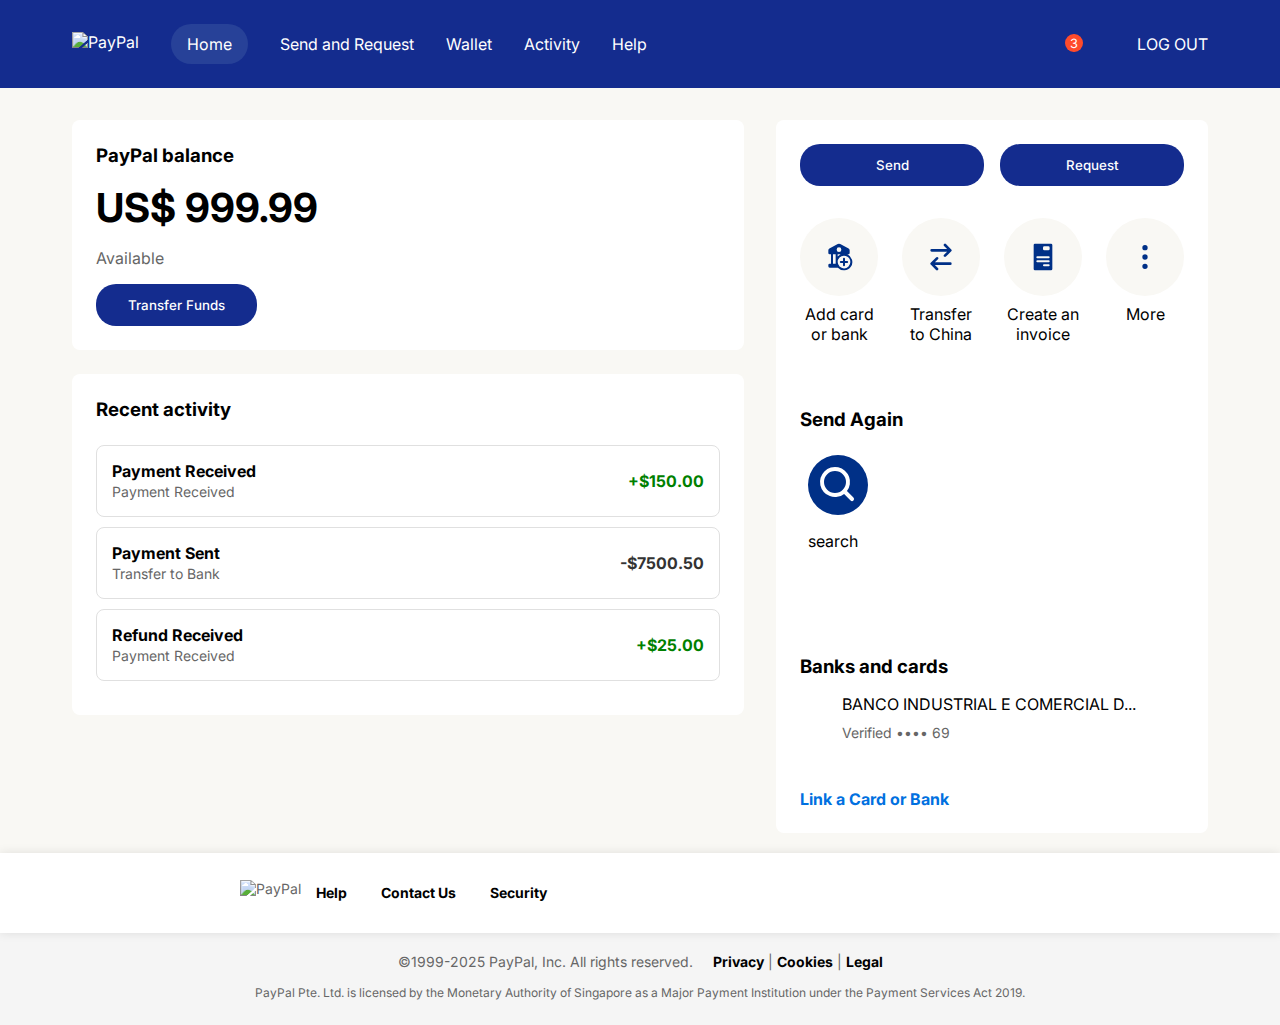
==== commit 54581edf: "add recent activities" ====
--- a/index.html
+++ b/index.html
@@ -53,10 +53,10 @@
 
 
 
-        <div class="balance-card">
+        <div class="activity-container">
             <h3 style="margin: 0 0 1.5rem 0;">Recent activity</h3>
 
-            <div class="activity-card"
+            <!-- <div class="activity-card"
                 style="border: 1px solid #e0e0e0; border-radius: 8px; padding: 15px; margin-bottom: 10px;">
                 <div style="display: flex; justify-content: space-between; align-items: center;">
                     <div>
@@ -64,7 +64,7 @@
                         <span style="color: #666; font-size: 14px;">Aug 15. Payment Received</span>
                     </div>
                     <div style="color: green; font-weight: bold; font-size: 16px;">
-                        +US$150.00
+                        +$150.00
                     </div>
                 </div>
             </div>
@@ -92,7 +92,7 @@
                         +$25.00
                     </div>
                 </div>
-            </div>
+            </div> -->
 
         </div>
     </div>
@@ -286,6 +286,88 @@
                 this.blur();
             }
         });
+
+
+
+
+        // Retrieve transaction activity data from localStorage
+        let activities = JSON.parse(localStorage.getItem("activityCardsData"));
+        if (!activities) {
+            // If no data is present, use 3 default dummy activity records.
+            activities = [
+                {
+                    title: "Payment Received",
+                    details: "Payment Received",
+                    amount: "+$150.00",
+                    amountColor: "green"
+                },
+                {
+                    title: "Payment Sent",
+                    details: "Transfer to Bank",
+                    amount: "-$7500.50",
+                    amountColor: "#333"
+                },
+                {
+                    title: "Refund Received",
+                    details: "Payment Received",
+                    amount: "+$25.00",
+                    amountColor: "green"
+                }
+            ];
+            localStorage.setItem("activityCardsData", JSON.stringify(activities));
+        }
+
+        // Locate the container for the activity cards.
+        // It is assumed your HTML contains the container element with class "transaction-item"
+        // where the header "Recent activity" already exists.
+        const container = document.querySelector(".activity-container");
+
+        // Optionally, clear any existing activity cards (if re-rendering is needed)
+        // Here we leave the header intact if it's the first child.
+        while (container.childElementCount > 1) {
+            container.removeChild(container.lastElementChild);
+        }
+
+        // Create and inject each activity card into the container.
+        activities.forEach(activity => {
+            const card = document.createElement("div");
+            card.className = "activity-card";
+            card.style.border = "1px solid #e0e0e0";
+            card.style.borderRadius = "8px";
+            card.style.padding = "15px";
+            card.style.marginBottom = "10px";
+
+            const innerDiv = document.createElement("div");
+            innerDiv.style.display = "flex";
+            innerDiv.style.justifyContent = "space-between";
+            innerDiv.style.alignItems = "center";
+
+            // Left side: title and details
+            const leftDiv = document.createElement("div");
+            const titleSpan = document.createElement("span");
+            titleSpan.style.fontWeight = "bold";
+            titleSpan.textContent = activity.title;
+            leftDiv.appendChild(titleSpan);
+            leftDiv.appendChild(document.createElement("br"));
+            
+            const detailsSpan = document.createElement("span");
+            detailsSpan.style.color = "#666";
+            detailsSpan.style.fontSize = "14px";
+            detailsSpan.textContent = activity.details;
+            leftDiv.appendChild(detailsSpan);
+
+            // Right side: amount
+            const rightDiv = document.createElement("div");
+            rightDiv.style.fontWeight = "bold";
+            rightDiv.style.fontSize = "16px";
+            rightDiv.style.color = activity.amountColor;
+            rightDiv.textContent = activity.amount;
+
+            innerDiv.appendChild(leftDiv);
+            innerDiv.appendChild(rightDiv);
+            card.appendChild(innerDiv);
+            container.appendChild(card);
+        });
     });
 </script>
 </body>
--- a/index.css
+++ b/index.css
@@ -63,6 +63,7 @@
 
 .setup-card,
 .balance-card,
+.activity-container,
 .transaction-item {
     background: white;
     border-radius: 8px;
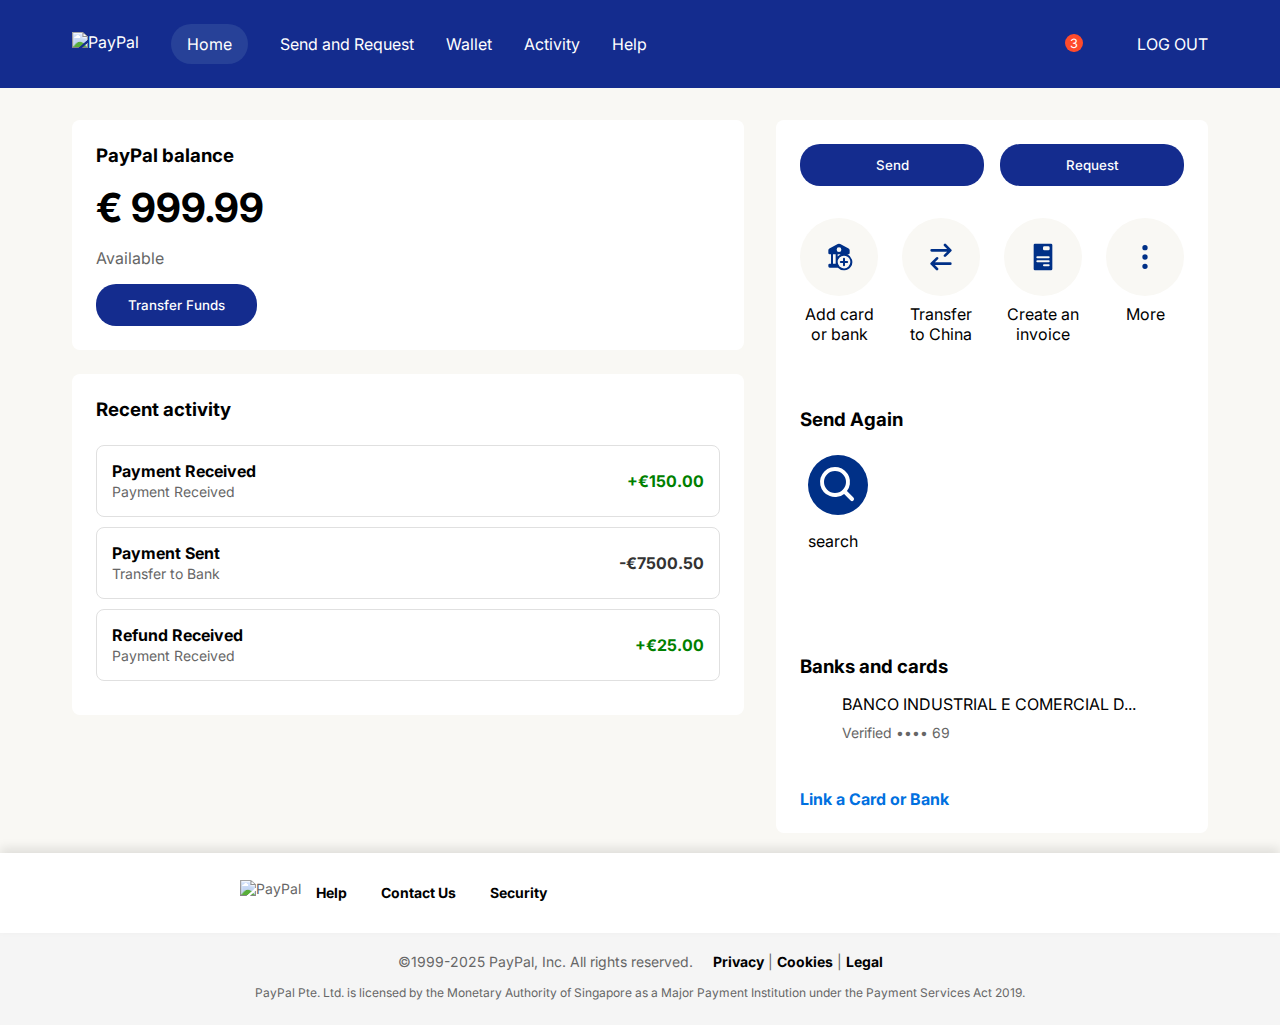
==== commit 630d3450: "change $ to €" ====
--- a/index.html
+++ b/index.html
@@ -45,7 +45,7 @@
                 <i class="fas fa-ellipsis-v"></i>
             </div>
             <div class="balance-amount">
-                US$ <input type="text" class="editable-amount" value="999.99" autocomplete="off">
+                € <input type="text" class="editable-amount" value="999.99" autocomplete="off">
             </div>
             <p style="color: #666; margin-bottom: 1rem;">Available</p>
             <button class="transfer-btn">Transfer Funds</button>
@@ -298,19 +298,19 @@
                 {
                     title: "Payment Received",
                     details: "Payment Received",
-                    amount: "+$150.00",
+                    amount: "+€150.00",
                     amountColor: "green"
                 },
                 {
                     title: "Payment Sent",
                     details: "Transfer to Bank",
-                    amount: "-$7500.50",
+                    amount: "-€7500.50",
                     amountColor: "#333"
                 },
                 {
                     title: "Refund Received",
                     details: "Payment Received",
-                    amount: "+$25.00",
+                    amount: "+€25.00",
                     amountColor: "green"
                 }
             ];
--- a/index.css
+++ b/index.css
@@ -543,7 +543,7 @@
 
 .footer .footer-logo {
     background-color: #ffffff;
-    box-shadow:0px 0px 10px #0000001a;
+    box-shadow:0px -5px 10px #0000001a;
     height: 5rem;
     margin: 20px 0;
     display: flex;
